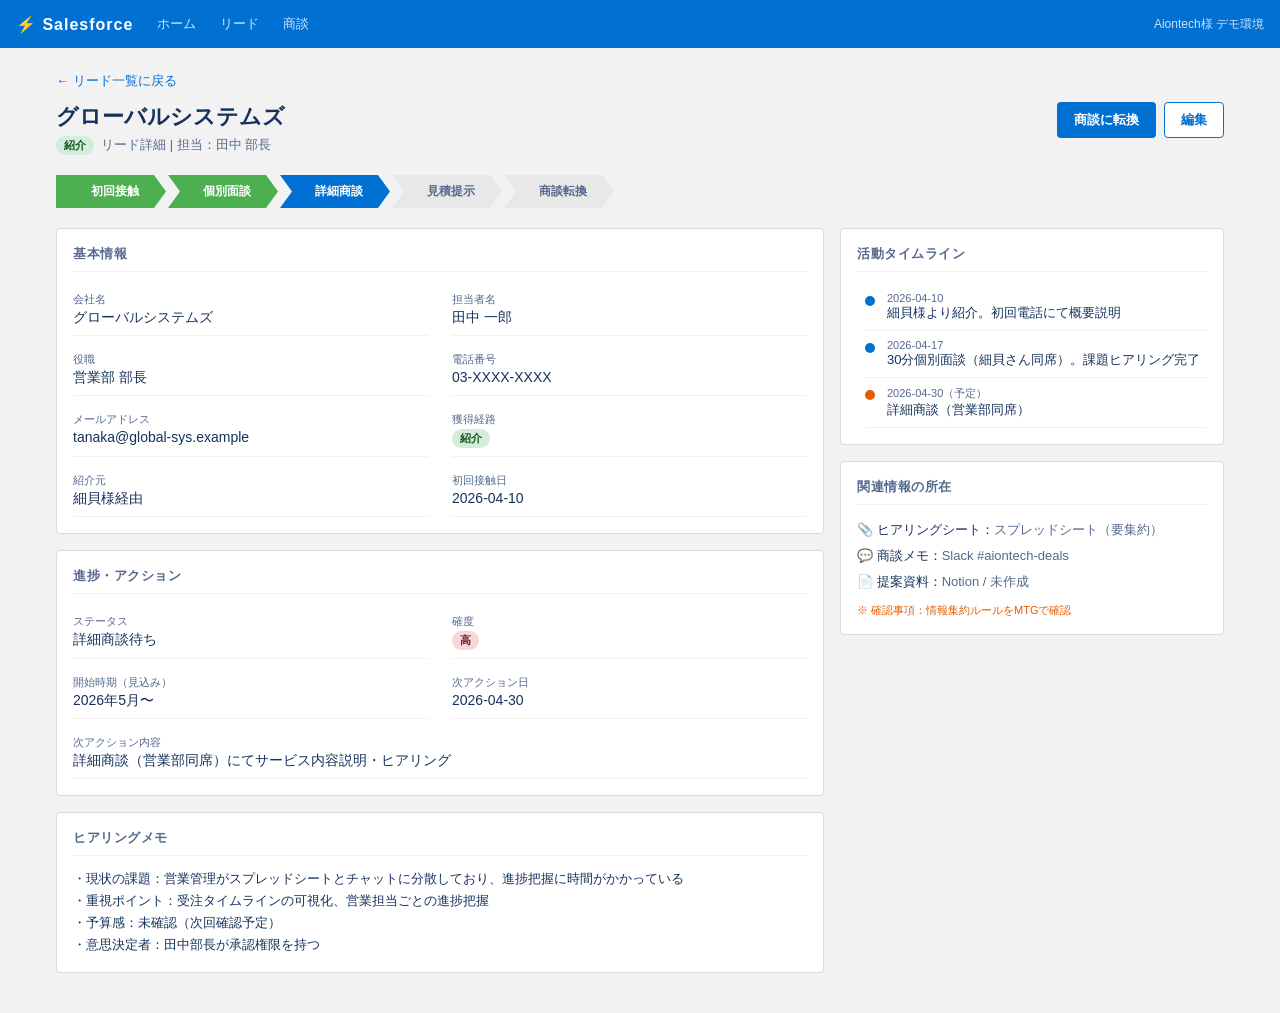
==== lead_detail.html @ 43be2fe6 "Initial commit: Aiontech Salesforce demo HTML" ====
<!DOCTYPE html>
<html lang="ja">
<head>
<meta charset="UTF-8">
<meta name="viewport" content="width=device-width, initial-scale=1.0">
<title>S-01b リード詳細 | Salesforce デモ</title>
<link rel="stylesheet" href="_styles.css">
</head>
<body>

<nav class="topnav" id="topnav"></nav>

<div class="page-wrap">
  <div style="margin-bottom:12px;">
    <a href="lead_list.html" style="color:#0070d2;font-size:13px;text-decoration:none;">← リード一覧に戻る</a>
  </div>

  <div class="page-header" style="display:flex;align-items:flex-start;justify-content:space-between;">
    <div>
      <h1>グローバルシステムズ</h1>
      <p>
        <span class="badge badge-referral">紹介</span>&nbsp;
        リード詳細 | 担当：田中 部長
      </p>
    </div>
    <div class="btn-row" style="margin:0;">
      <a href="opportunity_detail.html" class="btn btn-primary">商談に転換</a>
      <a href="#" class="btn btn-secondary">編集</a>
    </div>
  </div>

  <!-- ステータスバー -->
  <div class="stage-path" style="margin-bottom:20px;">
    <div class="stage-step done">初回接触</div>
    <div class="stage-step done">個別面談</div>
    <div class="stage-step active">詳細商談</div>
    <div class="stage-step">見積提示</div>
    <div class="stage-step">商談転換</div>
  </div>

  <div class="detail-grid">
    <!-- メイン情報 -->
    <div>
      <div class="card">
        <div class="card-title">基本情報</div>
        <div class="field-row">
          <div class="field-item">
            <div class="field-label">会社名</div>
            <div class="field-value">グローバルシステムズ</div>
          </div>
          <div class="field-item">
            <div class="field-label">担当者名</div>
            <div class="field-value">田中 一郎</div>
          </div>
          <div class="field-item">
            <div class="field-label">役職</div>
            <div class="field-value">営業部 部長</div>
          </div>
          <div class="field-item">
            <div class="field-label">電話番号</div>
            <div class="field-value">03-XXXX-XXXX</div>
          </div>
          <div class="field-item">
            <div class="field-label">メールアドレス</div>
            <div class="field-value">tanaka@global-sys.example</div>
          </div>
          <div class="field-item">
            <div class="field-label">獲得経路</div>
            <div class="field-value"><span class="badge badge-referral">紹介</span></div>
          </div>
          <div class="field-item">
            <div class="field-label">紹介元</div>
            <div class="field-value">細貝様経由</div>
          </div>
          <div class="field-item">
            <div class="field-label">初回接触日</div>
            <div class="field-value">2026-04-10</div>
          </div>
        </div>
      </div>

      <div class="card">
        <div class="card-title">進捗・アクション</div>
        <div class="field-row">
          <div class="field-item">
            <div class="field-label">ステータス</div>
            <div class="field-value">詳細商談待ち</div>
          </div>
          <div class="field-item">
            <div class="field-label">確度</div>
            <div class="field-value"><span class="badge badge-high">高</span></div>
          </div>
          <div class="field-item">
            <div class="field-label">開始時期（見込み）</div>
            <div class="field-value">2026年5月〜</div>
          </div>
          <div class="field-item">
            <div class="field-label">次アクション日</div>
            <div class="field-value">2026-04-30</div>
          </div>
          <div class="field-item" style="grid-column:1/-1;">
            <div class="field-label">次アクション内容</div>
            <div class="field-value">詳細商談（営業部同席）にてサービス内容説明・ヒアリング</div>
          </div>
        </div>
      </div>

      <div class="card">
        <div class="card-title">ヒアリングメモ</div>
        <div style="font-size:13px;line-height:1.7;color:#16325c;">
          <p>・現状の課題：営業管理がスプレッドシートとチャットに分散しており、進捗把握に時間がかかっている</p>
          <p>・重視ポイント：受注タイムラインの可視化、営業担当ごとの進捗把握</p>
          <p>・予算感：未確認（次回確認予定）</p>
          <p>・意思決定者：田中部長が承認権限を持つ</p>
        </div>
      </div>
    </div>

    <!-- サイドバー -->
    <div>
      <div class="card">
        <div class="card-title">活動タイムライン</div>
        <div class="timeline">
          <div class="tl-item">
            <div class="tl-dot"></div>
            <div class="tl-content">
              <div class="tl-date">2026-04-10</div>
              <div class="tl-text">細貝様より紹介。初回電話にて概要説明</div>
            </div>
          </div>
          <div class="tl-item">
            <div class="tl-dot"></div>
            <div class="tl-content">
              <div class="tl-date">2026-04-17</div>
              <div class="tl-text">30分個別面談（細貝さん同席）。課題ヒアリング完了</div>
            </div>
          </div>
          <div class="tl-item">
            <div class="tl-dot" style="background:#e65c00;"></div>
            <div class="tl-content">
              <div class="tl-date">2026-04-30（予定）</div>
              <div class="tl-text">詳細商談（営業部同席）</div>
            </div>
          </div>
        </div>
      </div>

      <div class="card">
        <div class="card-title">関連情報の所在</div>
        <div style="font-size:13px;line-height:2;">
          <div>📎 ヒアリングシート：<span style="color:#54698d;">スプレッドシート（要集約）</span></div>
          <div>💬 商談メモ：<span style="color:#54698d;">Slack #aiontech-deals</span></div>
          <div>📄 提案資料：<span style="color:#54698d;">Notion / 未作成</span></div>
        </div>
        <div style="margin-top:8px;font-size:11px;color:#e65c00;">
          ※ 確認事項：情報集約ルールをMTGで確認
        </div>
      </div>
    </div>
  </div>
</div>

<script src="_nav.js"></script>
</body>
</html>
---- _styles.css ----
* { box-sizing: border-box; margin: 0; padding: 0; }

body {
  font-family: 'Segoe UI', 'Hiragino Sans', sans-serif;
  font-size: 14px;
  background: #f3f2f2;
  color: #16325c;
}

/* ===== TOP NAV ===== */
.topnav {
  background: #0070d2;
  color: #fff;
  height: 48px;
  display: flex;
  align-items: center;
  padding: 0 16px;
  gap: 24px;
}
.topnav .logo { font-weight: 700; font-size: 16px; letter-spacing: 1px; }
.topnav a { color: #cce5ff; text-decoration: none; font-size: 13px; }
.topnav a:hover { color: #fff; }
.topnav a.active { color: #fff; border-bottom: 2px solid #fff; padding-bottom: 4px; }

/* ===== LAYOUT ===== */
.page-wrap { max-width: 1200px; margin: 0 auto; padding: 24px 16px; }

.page-header { margin-bottom: 20px; }
.page-header h1 { font-size: 22px; font-weight: 700; }
.page-header p { color: #54698d; font-size: 13px; margin-top: 4px; }

/* ===== CARDS ===== */
.card {
  background: #fff;
  border-radius: 4px;
  border: 1px solid #dddbda;
  padding: 16px;
  margin-bottom: 16px;
}
.card-title {
  font-size: 13px;
  font-weight: 600;
  color: #54698d;
  text-transform: uppercase;
  letter-spacing: 0.5px;
  margin-bottom: 12px;
  border-bottom: 1px solid #f3f2f2;
  padding-bottom: 8px;
}

/* ===== KPI ROW ===== */
.kpi-row { display: flex; gap: 16px; margin-bottom: 16px; flex-wrap: wrap; }
.kpi-card {
  background: #fff;
  border: 1px solid #dddbda;
  border-radius: 4px;
  padding: 16px 20px;
  flex: 1;
  min-width: 160px;
}
.kpi-card .kpi-label { font-size: 12px; color: #54698d; margin-bottom: 6px; }
.kpi-card .kpi-value { font-size: 28px; font-weight: 700; color: #16325c; }
.kpi-card .kpi-sub { font-size: 12px; color: #54698d; margin-top: 4px; }

/* ===== ALERT ===== */
.alert-row {
  background: #fff3cd;
  border: 1px solid #ffc107;
  border-left: 4px solid #e65c00;
  border-radius: 4px;
  padding: 12px 16px;
  margin-bottom: 16px;
}
.alert-row .alert-title { font-weight: 600; font-size: 13px; color: #e65c00; margin-bottom: 6px; }
.alert-item { font-size: 13px; padding: 4px 0; color: #16325c; }
.alert-item a { color: #0070d2; text-decoration: none; }
.alert-item a:hover { text-decoration: underline; }

/* ===== TABLE ===== */
table { width: 100%; border-collapse: collapse; }
th {
  background: #f3f2f2;
  text-align: left;
  padding: 8px 12px;
  font-size: 12px;
  font-weight: 600;
  color: #54698d;
  border-bottom: 1px solid #dddbda;
}
td {
  padding: 10px 12px;
  border-bottom: 1px solid #f3f2f2;
  font-size: 13px;
  vertical-align: middle;
}
tr:hover td { background: #f3f9ff; }
td a { color: #0070d2; text-decoration: none; }
td a:hover { text-decoration: underline; }

/* ===== BADGE ===== */
.badge {
  display: inline-block;
  padding: 2px 8px;
  border-radius: 12px;
  font-size: 11px;
  font-weight: 600;
}
.badge-referral { background: #d4edda; color: #155724; }
.badge-outbound { background: #d1ecf1; color: #0c5460; }
.badge-high { background: #f8d7da; color: #721c24; }
.badge-mid { background: #fff3cd; color: #856404; }
.badge-low { background: #e2e3e5; color: #383d41; }
.badge-won { background: #d4edda; color: #155724; }
.badge-lost { background: #f8d7da; color: #721c24; }

/* ===== STAGE PATH ===== */
.stage-path { display: flex; align-items: center; gap: 0; margin: 20px 0; flex-wrap: wrap; }
.stage-step {
  background: #e8e8e8;
  color: #54698d;
  padding: 8px 16px 8px 24px;
  font-size: 12px;
  font-weight: 600;
  clip-path: polygon(0 0, calc(100% - 12px) 0, 100% 50%, calc(100% - 12px) 100%, 0 100%, 12px 50%);
  margin-right: 2px;
  min-width: 110px;
  text-align: center;
}
.stage-step:first-child { clip-path: polygon(0 0, calc(100% - 12px) 0, 100% 50%, calc(100% - 12px) 100%, 0 100%); }
.stage-step.active { background: #0070d2; color: #fff; }
.stage-step.done { background: #4caf50; color: #fff; }

/* ===== DETAIL LAYOUT ===== */
.detail-grid { display: grid; grid-template-columns: 2fr 1fr; gap: 16px; }
.field-group { margin-bottom: 16px; }
.field-row { display: grid; grid-template-columns: 1fr 1fr; gap: 8px 24px; }
.field-item { padding: 8px 0; border-bottom: 1px solid #f3f2f2; }
.field-label { font-size: 11px; color: #54698d; margin-bottom: 2px; }
.field-value { font-size: 14px; color: #16325c; font-weight: 500; }

/* ===== BUTTONS ===== */
.btn {
  display: inline-block;
  padding: 8px 16px;
  border-radius: 4px;
  font-size: 13px;
  font-weight: 600;
  cursor: pointer;
  text-decoration: none;
  border: 1px solid transparent;
}
.btn-primary { background: #0070d2; color: #fff; }
.btn-primary:hover { background: #005fb2; }
.btn-secondary { background: #fff; color: #0070d2; border-color: #0070d2; }
.btn-secondary:hover { background: #f0f7ff; }
.btn-row { display: flex; gap: 8px; margin-bottom: 20px; }

/* ===== TIMELINE ===== */
.timeline { padding-left: 8px; }
.tl-item { display: flex; gap: 12px; padding: 8px 0; border-bottom: 1px solid #f3f2f2; }
.tl-dot { width: 10px; height: 10px; border-radius: 50%; background: #0070d2; margin-top: 4px; flex-shrink: 0; }
.tl-content { flex: 1; }
.tl-date { font-size: 11px; color: #54698d; }
.tl-text { font-size: 13px; }

/* ===== RESPONSIVE ===== */
@media (max-width: 768px) {
  .detail-grid { grid-template-columns: 1fr; }
  .kpi-row { flex-direction: column; }
  .stage-step { min-width: 80px; font-size: 11px; }
}
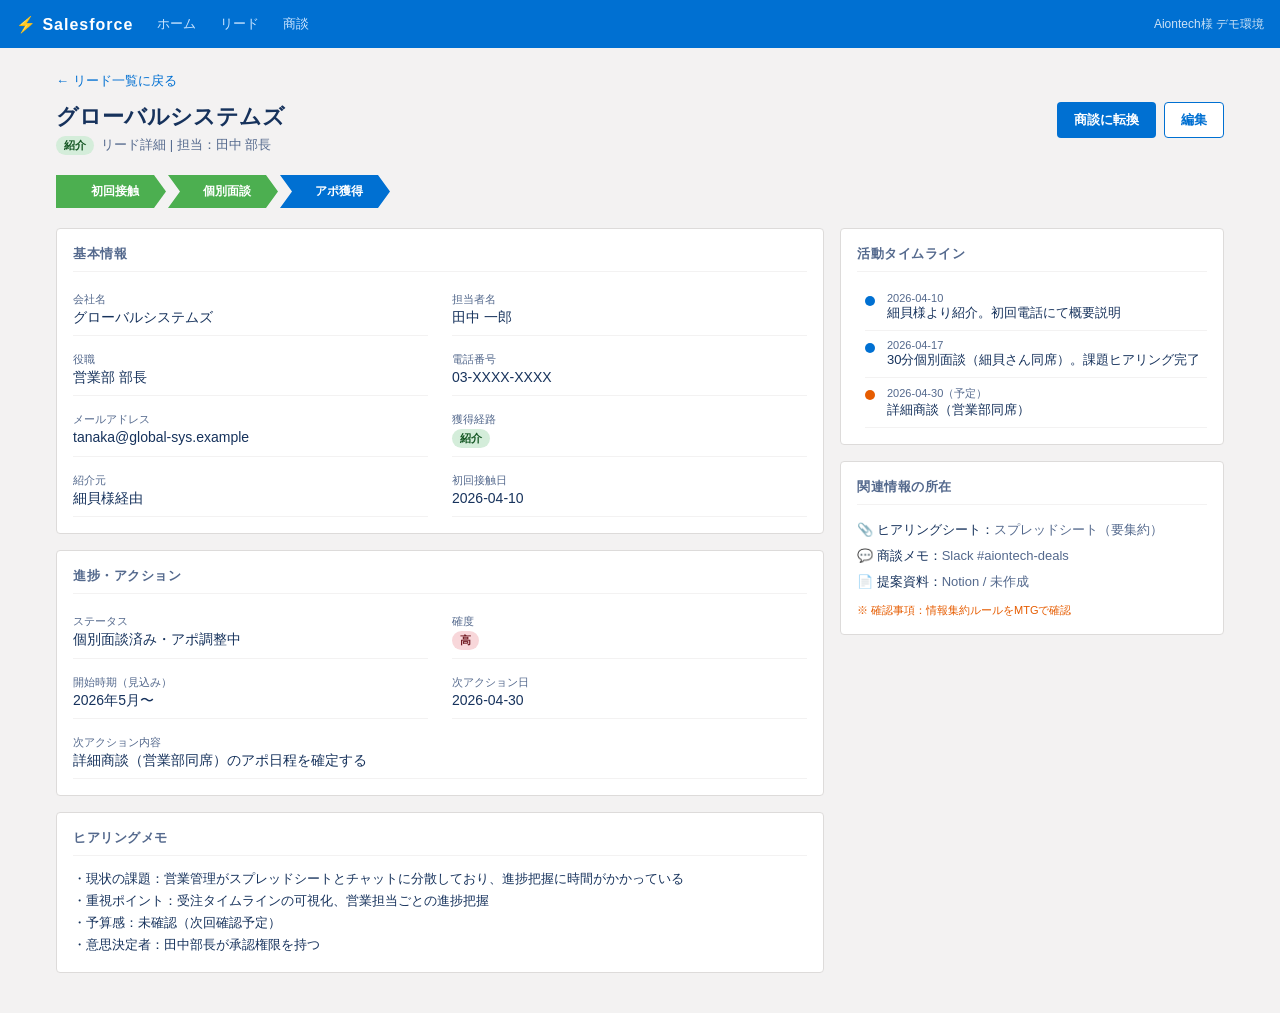
==== commit 61705736: "fix: リードをアポ獲得までに絞る（商談管理フェーズを除外）" ====
--- a/lead_detail.html
+++ b/lead_detail.html
@@ -29,13 +29,11 @@
     </div>
   </div>
 
-  <!-- ステータスバー -->
+  <!-- ステータスバー（リードフェーズ：初回接触〜アポ獲得まで） -->
   <div class="stage-path" style="margin-bottom:20px;">
     <div class="stage-step done">初回接触</div>
     <div class="stage-step done">個別面談</div>
-    <div class="stage-step active">詳細商談</div>
-    <div class="stage-step">見積提示</div>
-    <div class="stage-step">商談転換</div>
+    <div class="stage-step active">アポ獲得</div>
   </div>
 
   <div class="detail-grid">
@@ -84,7 +82,7 @@
         <div class="field-row">
           <div class="field-item">
             <div class="field-label">ステータス</div>
-            <div class="field-value">詳細商談待ち</div>
+            <div class="field-value">個別面談済み・アポ調整中</div>
           </div>
           <div class="field-item">
             <div class="field-label">確度</div>
@@ -100,7 +98,7 @@
           </div>
           <div class="field-item" style="grid-column:1/-1;">
             <div class="field-label">次アクション内容</div>
-            <div class="field-value">詳細商談（営業部同席）にてサービス内容説明・ヒアリング</div>
+            <div class="field-value">詳細商談（営業部同席）のアポ日程を確定する</div>
           </div>
         </div>
       </div>
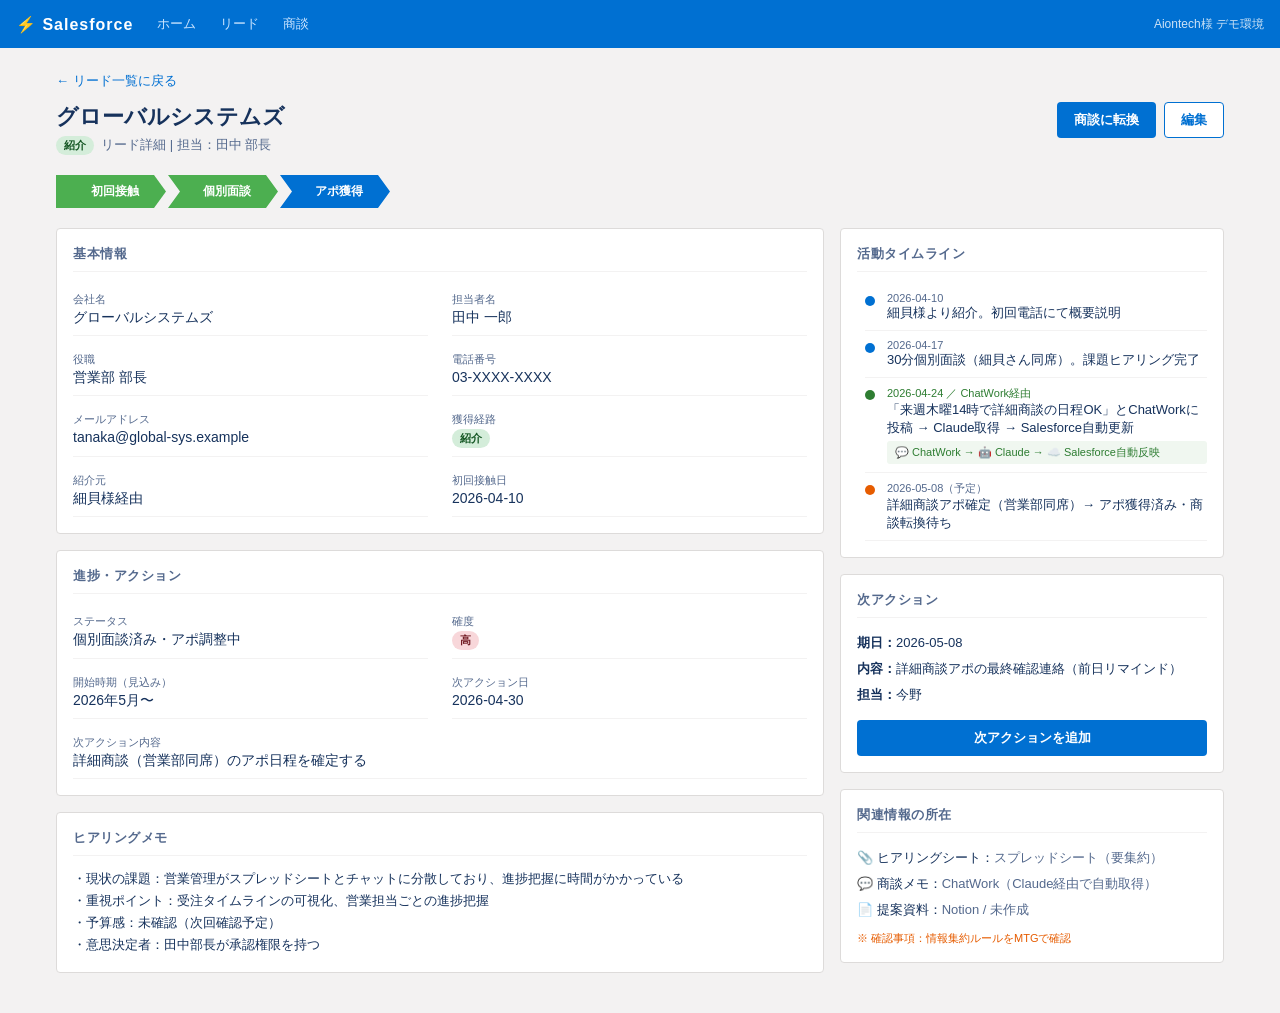
==== commit 4084da83: "feat: タイムラインにChatWork/Claude入力フロー表示・Next Action強化" ====
--- a/lead_detail.html
+++ b/lead_detail.html
@@ -134,12 +134,34 @@
             </div>
           </div>
           <div class="tl-item">
+            <div class="tl-dot" style="background:#2e7d32;"></div>
+            <div class="tl-content">
+              <div class="tl-date" style="color:#2e7d32;">2026-04-24 ／ ChatWork経由</div>
+              <div class="tl-text">「来週木曜14時で詳細商談の日程OK」とChatWorkに投稿 → Claude取得 → Salesforce自動更新</div>
+              <div style="font-size:11px;background:#f0f7f0;padding:4px 8px;margin-top:4px;border-radius:3px;color:#2e7d32;">
+                💬 ChatWork → 🤖 Claude → ☁️ Salesforce自動反映
+              </div>
+            </div>
+          </div>
+          <div class="tl-item">
             <div class="tl-dot" style="background:#e65c00;"></div>
             <div class="tl-content">
-              <div class="tl-date">2026-04-30（予定）</div>
-              <div class="tl-text">詳細商談（営業部同席）</div>
+              <div class="tl-date">2026-05-08（予定）</div>
+              <div class="tl-text">詳細商談アポ確定（営業部同席）→ アポ獲得済み・商談転換待ち</div>
             </div>
           </div>
+        </div>
+      </div>
+
+      <div class="card">
+        <div class="card-title">次アクション</div>
+        <div style="font-size:13px;line-height:2;">
+          <div><strong>期日：</strong>2026-05-08</div>
+          <div><strong>内容：</strong>詳細商談アポの最終確認連絡（前日リマインド）</div>
+          <div><strong>担当：</strong>今野</div>
+        </div>
+        <div style="margin-top:12px;">
+          <a href="#" class="btn btn-primary" style="width:100%;text-align:center;display:block;">次アクションを追加</a>
         </div>
       </div>
 
@@ -147,7 +169,7 @@
         <div class="card-title">関連情報の所在</div>
         <div style="font-size:13px;line-height:2;">
           <div>📎 ヒアリングシート：<span style="color:#54698d;">スプレッドシート（要集約）</span></div>
-          <div>💬 商談メモ：<span style="color:#54698d;">Slack #aiontech-deals</span></div>
+          <div>💬 商談メモ：<span style="color:#54698d;">ChatWork（Claude経由で自動取得）</span></div>
           <div>📄 提案資料：<span style="color:#54698d;">Notion / 未作成</span></div>
         </div>
         <div style="margin-top:8px;font-size:11px;color:#e65c00;">
